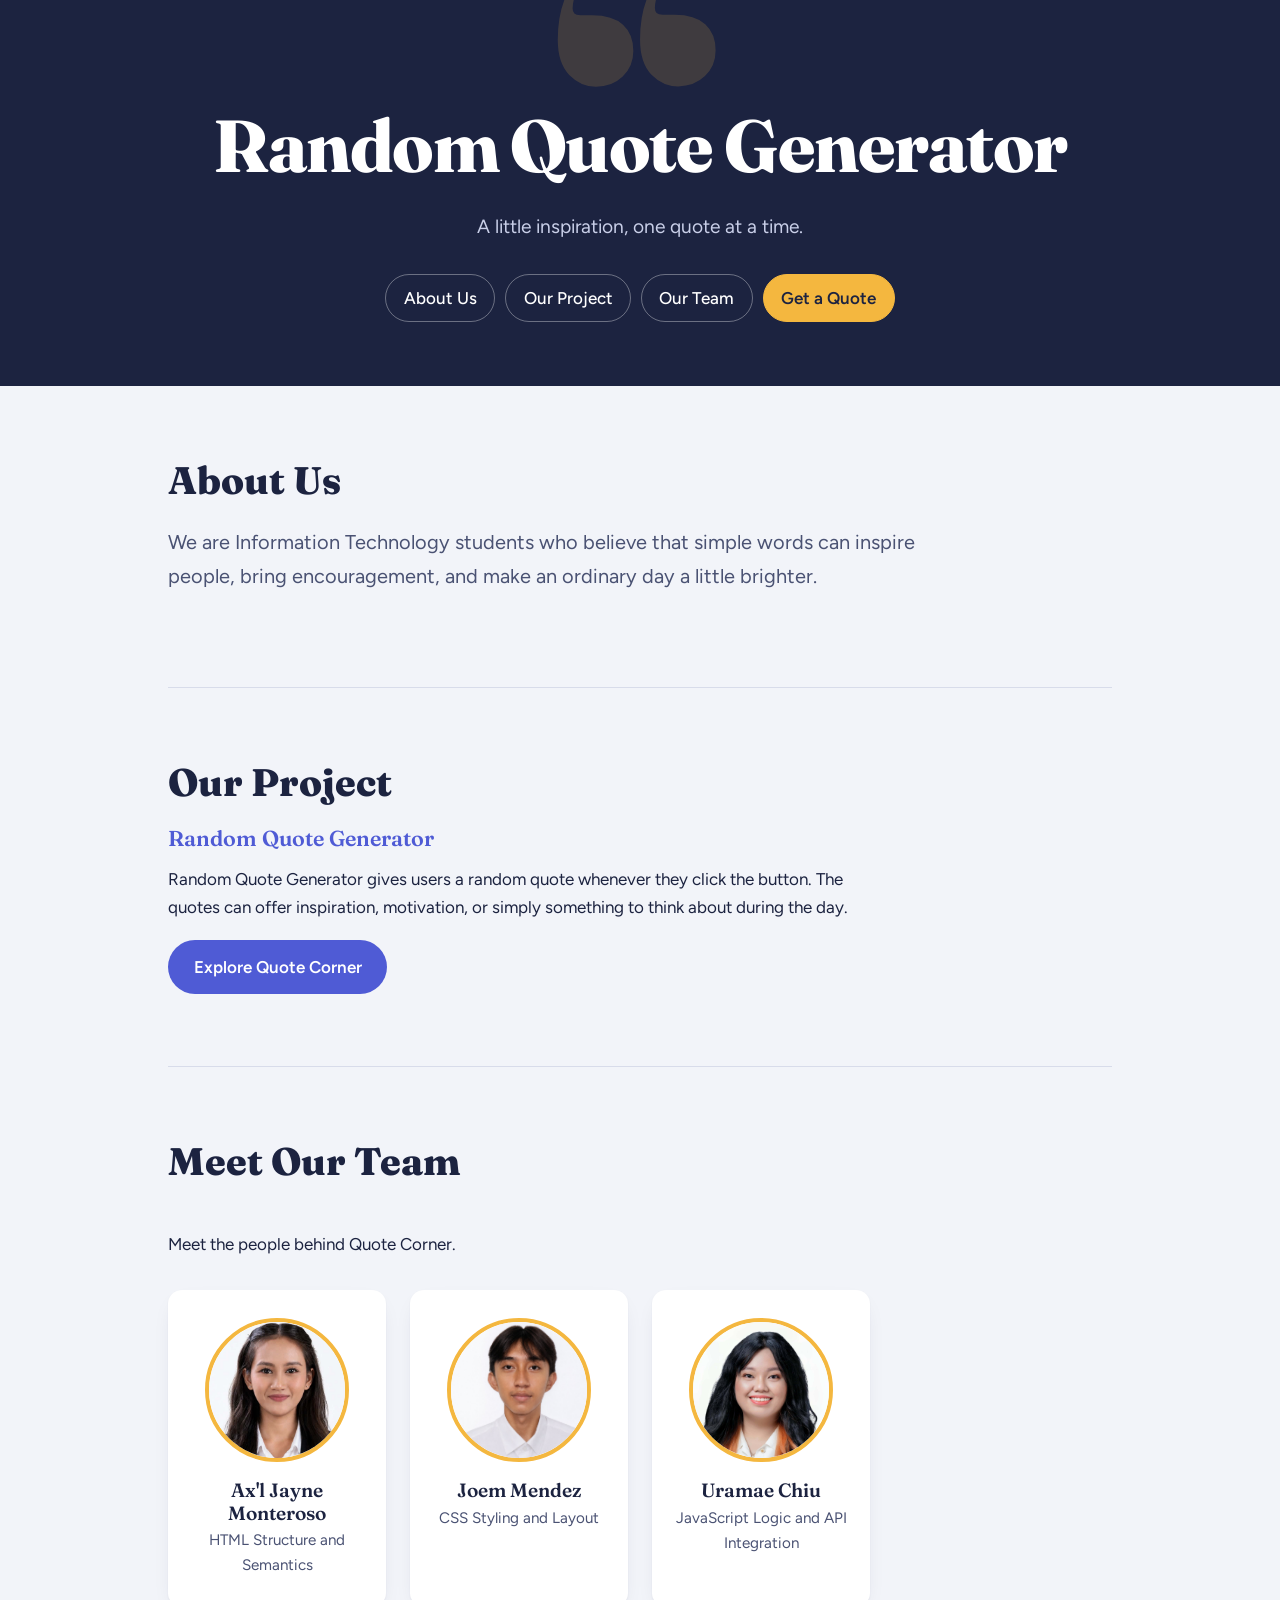
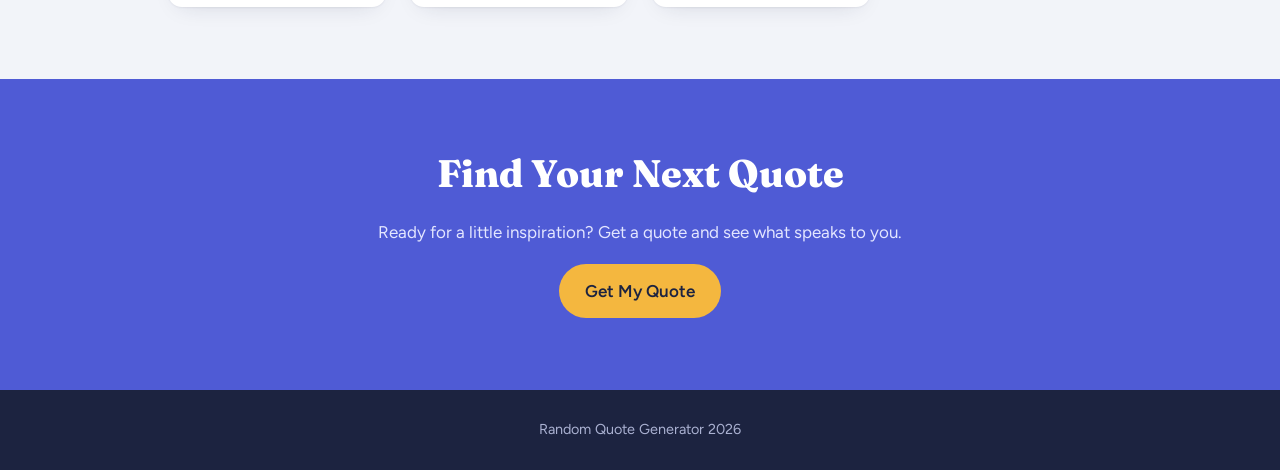
==== index.html @ d733f74d "Add files via upload" ====
<!DOCTYPE html>
<html lang="en">
<head>
    <meta charset="UTF-8">
    <meta name="viewport" content="width=device-width, initial-scale=1.0">
    <title>Random Quote Generator | Our Team</title>
    <link rel="stylesheet" href="styles.css">
</head>
<body>

    <header>
        <h1>Random Quote Generator</h1>
        <p>A little inspiration, one quote at a time.</p>

        <nav>
            <a href="#about">About Us</a>
            <a href="#project">Our Project</a>
            <a href="#team">Our Team</a>
            <a href="app.html">Get a Quote</a>
        </nav>
    </header>

    <main>

        <section id="about">
            <h2>About Us</h2>
            <p>
                We are Information Technology students who believe 
                that simple words can inspire people, bring encouragement, 
                and make an ordinary day a little brighter.
            </p>
        </section>

        <section id="project">
            <h2>Our Project</h2>
            <h3>Random Quote Generator</h3>
            <p>
                Random Quote Generator gives users a random quote whenever
                they click the button. The quotes can offer
                inspiration, motivation, or simply something
                to think about during the day.
            </p>

            <a href="app.html">Explore Quote Corner</a>
        </section>

        <section id="team">
            <h2>Meet Our Team</h2>
            <p>Meet the people behind Quote Corner.</p>

            <article>
                <img src="member1.jpeg" alt="Photo of Ax'l Jayne Monteroso">
                <h3>Ax'l Jayne Monteroso</h3>
                <p>HTML Structure and Semantics</p>
            </article>

            <article>
                <img src="member2.jpeg" alt="Photo of Joem Mendez">
                <h3>Joem Mendez</h3>
                <p>CSS Styling and Layout</p>
            </article>

            <article>
                <img src="member3.jpeg" alt="Photo of Uramae Chiu">
                <h3>Uramae Chiu</h3>
                <p>JavaScript Logic and API Integration</p>
            </article>
        </section>

        <section id="try-app">
            <h2>Find Your Next Quote</h2>
            <p>
                Ready for a little inspiration?
                Get a quote and see what speaks to you.
            </p>

            <a href="app.html">Get My Quote</a>
        </section>

    </main>

    <footer>
        <p>Random Quote Generator 2026</p>
    </footer>

</body>
</html>
---- styles.css ----
@import url("https://fonts.googleapis.com/css2?family=Fraunces:opsz,wght@9..144,600;9..144,800&family=Figtree:wght@400;500;600&display=swap");

:root {
  --ink: #1c2340;
  --ink-soft: #4a5273;
  --paper: #f2f4f9;
  --white: #ffffff;
  --amber: #f4b73f;
  --amber-deep: #d99a1c;
  --indigo: #4f5bd5;

  --font-display: "Fraunces", Georgia, "Times New Roman", serif;
  --font-body: "Figtree", system-ui, -apple-system, "Segoe UI", Roboto,
    sans-serif;

  --radius: 14px;
  --content: 62rem;
}

*,
*::before,
*::after {
  box-sizing: border-box;
}

html {
  scroll-behavior: smooth;
  scroll-padding-top: 1rem;
}

body {
  margin: 0;
  font-family: var(--font-body);
  font-size: 1.0625rem;
  line-height: 1.65;
  color: var(--ink);
  background: var(--paper);
}

img {
  display: block;
  max-width: 100%;
}

h1,
h2,
h3 {
  font-family: var(--font-display);
  line-height: 1.15;
  margin: 0 0 0.6em;
  color: var(--ink);
}

h2 {
  font-size: clamp(1.75rem, 4vw, 2.4rem);
  font-weight: 800;
}

h3 {
  font-size: 1.35rem;
  font-weight: 600;
}

p {
  margin: 0 0 1.1em;
  max-width: 62ch;
}

a:focus-visible {
  outline: 3px solid var(--amber);
  outline-offset: 3px;
}

header {
  position: relative;
  overflow: hidden;
  padding: clamp(3rem, 9vw, 6.5rem) 1.5rem clamp(2.5rem, 6vw, 4rem);
  background: var(--ink);
  color: var(--white);
  text-align: center;
}

header::before {
  content: "\201C";
  position: absolute;
  top: -0.15em;
  left: 50%;
  transform: translateX(-50%);
  font-family: var(--font-display);
  font-weight: 800;
  font-size: clamp(14rem, 40vw, 26rem);
  line-height: 1;
  color: var(--amber);
  opacity: 0.16;
  pointer-events: none;
}

header > * {
  position: relative;
}

header h1 {
  font-size: clamp(2.4rem, 8vw, 4.6rem);
  font-weight: 800;
  letter-spacing: -0.02em;
  color: var(--white);
  margin-bottom: 0.3em;
}

header p {
  margin: 0 auto 2rem;
  font-size: 1.2rem;
  color: #c9cfe8;
}

nav {
  display: flex;
  flex-wrap: wrap;
  justify-content: center;
  gap: 0.6rem;
}

nav a {
  padding: 0.55rem 1.1rem;
  border: 1.5px solid rgba(255, 255, 255, 0.35);
  border-radius: 999px;
  color: var(--white);
  font-weight: 500;
  text-decoration: none;
  transition: background 0.2s, color 0.2s, border-color 0.2s, transform 0.2s;
}

nav a:hover {
  background: rgba(255, 255, 255, 0.12);
  border-color: var(--white);
  transform: scale(1.08);
}

nav a:active {
  transform: scale(0.96);
}

nav a:last-child {
  background: var(--amber);
  border-color: var(--amber);
  color: var(--ink);
  font-weight: 600;
}

nav a:last-child:hover {
  background: var(--amber-deep);
  border-color: var(--amber-deep);
}

main {
  max-width: var(--content);
  margin: 0 auto;
  padding: 0 1.5rem;
}

main > section {
  padding: clamp(2.5rem, 7vw, 4.5rem) 0;
}

main > section + section {
  border-top: 1px solid #d8dcea;
}

#about p {
  font-size: 1.25rem;
  line-height: 1.7;
  color: var(--ink-soft);
}

#project h3 {
  color: var(--indigo);
}

#project a,
#try-app a {
  display: inline-block;
  padding: 0.8rem 1.6rem;
  border-radius: 999px;
  background: var(--indigo);
  color: var(--white);
  font-weight: 600;
  text-decoration: none;
  transition: background 0.2s, transform 0.2s;
}

#project a:hover,
#try-app a:hover {
  background: var(--ink);
  transform: scale(1.08);
}

#project a:active,
#try-app a:active {
  transform: scale(0.96);
}

#team {
  display: grid;
  grid-template-columns: repeat(auto-fit, minmax(13rem, 1fr));
  gap: 1.5rem;
}

#team h2,
#team > p {
  grid-column: 1 / -1;
}

#team > p {
  margin-bottom: 0.5rem;
}

#team article {
  padding: 1.75rem 1.25rem;
  background: var(--white);
  border-radius: var(--radius);
  text-align: center;
  box-shadow: 0 1px 2px rgba(28, 35, 64, 0.06),
    0 8px 24px -12px rgba(28, 35, 64, 0.18);
}

#team article img {
  width: 9rem;
  height: 9rem;
  margin: 0 auto 1.1rem;
  object-fit: cover;
  border-radius: 50%;
  border: 4px solid var(--amber);
  background: var(--paper);
}

#team article h3 {
  font-size: 1.2rem;
  margin-bottom: 0.3rem;
}

#team article p {
  margin: 0 auto;
  font-size: 0.95rem;
  color: var(--ink-soft);
}

main > #try-app {
  margin: 0 calc(50% - 50vw);
  padding-left: calc(50vw - 50%);
  padding-right: calc(50vw - 50%);
  background: var(--indigo);
  color: var(--white);
  text-align: center;
  border-top: none;
}

#try-app h2 {
  color: var(--white);
}

#try-app p {
  margin-left: auto;
  margin-right: auto;
  color: #e3e6ff;
}

#try-app a {
  background: var(--amber);
  color: var(--ink);
}

#try-app a:hover {
  background: var(--white);
  color: var(--ink);
}

footer {
  padding: 1.75rem 1.5rem;
  background: var(--ink);
  text-align: center;
}

footer p {
  margin: 0 auto;
  font-size: 0.9rem;
  color: #aab1d1;
}

header > a {
  display: inline-block;
  padding: 0.55rem 1.1rem;
  border: 1.5px solid rgba(255, 255, 255, 0.35);
  border-radius: 999px;
  color: var(--white);
  font-weight: 500;
  text-decoration: none;
  transition: background 0.2s, border-color 0.2s, transform 0.2s;
}

header > a:hover {
  background: rgba(255, 255, 255, 0.12);
  border-color: var(--white);
  transform: scale(1.08);
}

header > a:active {
  transform: scale(0.96);
}

.quote-card {
  position: relative;
  max-width: 44rem;
  margin: 2.5rem auto 1rem;
  padding: 4rem clamp(1.25rem, 5vw, 3rem) 2.5rem;
  background: var(--white);
  border: none;
  border-radius: 20px;
  text-align: center;
  box-shadow: 0 1px 2px rgba(28, 35, 64, 0.06),
    0 20px 40px -20px rgba(28, 35, 64, 0.28);
}

.quote-card::before {
  content: "\201C";
  position: absolute;
  top: 0.1rem;
  left: 50%;
  transform: translateX(-50%);
  font-family: var(--font-display);
  font-weight: 800;
  font-size: 7rem;
  line-height: 1;
  color: var(--amber);
  pointer-events: none;
}

#quote-text {
  max-width: none;
  margin: 0 0 1rem;
  font-family: var(--font-display);
  font-size: clamp(1.4rem, 4vw, 2rem);
  font-weight: 600;
  line-height: 1.4;
  color: var(--ink);
}

#quote-text:empty::before {
  content: "Hit New Quote to get started";
  font-family: var(--font-body);
  font-size: 1.15rem;
  font-weight: 500;
  color: var(--ink-soft);
}

#quote-author {
  max-width: none;
  margin: 0 0 1.75rem;
  font-weight: 600;
  font-style: italic;
  color: var(--indigo);
}

#quote-author:empty {
  display: none;
}

.error,
.status {
  max-width: none;
  margin: 0 auto 1.25rem;
  padding: 0.6rem 1rem;
  border-radius: 10px;
  font-size: 0.95rem;
  font-weight: 500;
}

.error {
  background: #fdecec;
  color: #a12626;
}

.status {
  background: #e8f6ee;
  color: #23694a;
}

.error:empty,
.status:empty {
  display: none;
}

.actions {
  display: flex;
  flex-wrap: wrap;
  justify-content: center;
  gap: 0.6rem;
}

main button {
  padding: 0.85rem 1.8rem;
  border: none;
  border-radius: 999px;
  background: var(--indigo);
  color: var(--white);
  font-family: var(--font-body);
  font-size: 1rem;
  font-weight: 600;
  cursor: pointer;
  transition: background 0.2s, color 0.2s, transform 0.2s;
}

main button:hover {
  background: var(--ink);
  transform: scale(1.08);
}

main button:active {
  transform: scale(0.96);
}

main button:focus-visible {
  outline: 3px solid var(--amber);
  outline-offset: 3px;
}

main button:disabled {
  background: #b4b9d6;
  cursor: not-allowed;
  transform: none;
}

.favorites {
  max-width: 44rem;
  margin: 0 auto;
}

#fav-list {
  display: grid;
  gap: 0.75rem;
  margin: 0 0 1.5rem;
  padding: 0;
  list-style: none;
}

#fav-list:empty::before {
  content: "No favorites yet. Save one and it shows up here.";
  color: var(--ink-soft);
  font-style: italic;
}

#fav-list li {
  display: flex;
  align-items: center;
  justify-content: space-between;
  gap: 1rem;
  padding: 1rem 1.25rem;
  background: var(--white);
  border-left: 4px solid var(--amber);
  border-radius: 12px;
  box-shadow: 0 1px 2px rgba(28, 35, 64, 0.06),
    0 8px 24px -14px rgba(28, 35, 64, 0.2);
}

#fav-list button {
  flex-shrink: 0;
  padding: 0.4rem 0.9rem;
  font-size: 0.85rem;
}

#clear-favs-btn {
  padding: 0.6rem 1.3rem;
  border: 1.5px solid #a12626;
  background: transparent;
  color: #a12626;
  font-size: 0.95rem;
}

#clear-favs-btn:hover {
  background: #a12626;
  color: var(--white);
}

#clear-favs-btn:disabled {
  border-color: #b4b9d6;
  background: transparent;
  color: #b4b9d6;
}

#fav-list:empty + #clear-favs-btn {
  display: none;
}

@keyframes sharpen {
  from {
    filter: blur(14px);
    opacity: 0.25;
  }
  to {
    filter: blur(0);
    opacity: 1;
  }
}

@supports (animation-timeline: view()) {
  @media (prefers-reduced-motion: no-preference) {
    main :is(h2, h3, p, img, blockquote),
    #project a,
    #try-app a,
    main button {
      animation-name: sharpen;
      animation-timing-function: linear;
      animation-fill-mode: both;
      animation-timeline: view();
      animation-range: entry 0% entry 100%;
      animation-range: entry 0% entry min(100%, 20rem);
    }
  }
}

@media (max-width: 480px) {
  nav a {
    flex: 1 1 40%;
    text-align: center;
  }
}

@media (prefers-reduced-motion: reduce) {
  html {
    scroll-behavior: auto;
  }

  * {
    transition: none !important;
  }

  nav a:hover,
  header > a:hover,
  #project a:hover,
  #try-app a:hover,
  main button:hover,
  nav a:active,
  header > a:active,
  #project a:active,
  #try-app a:active,
  main button:active {
    transform: none;
  }
    }
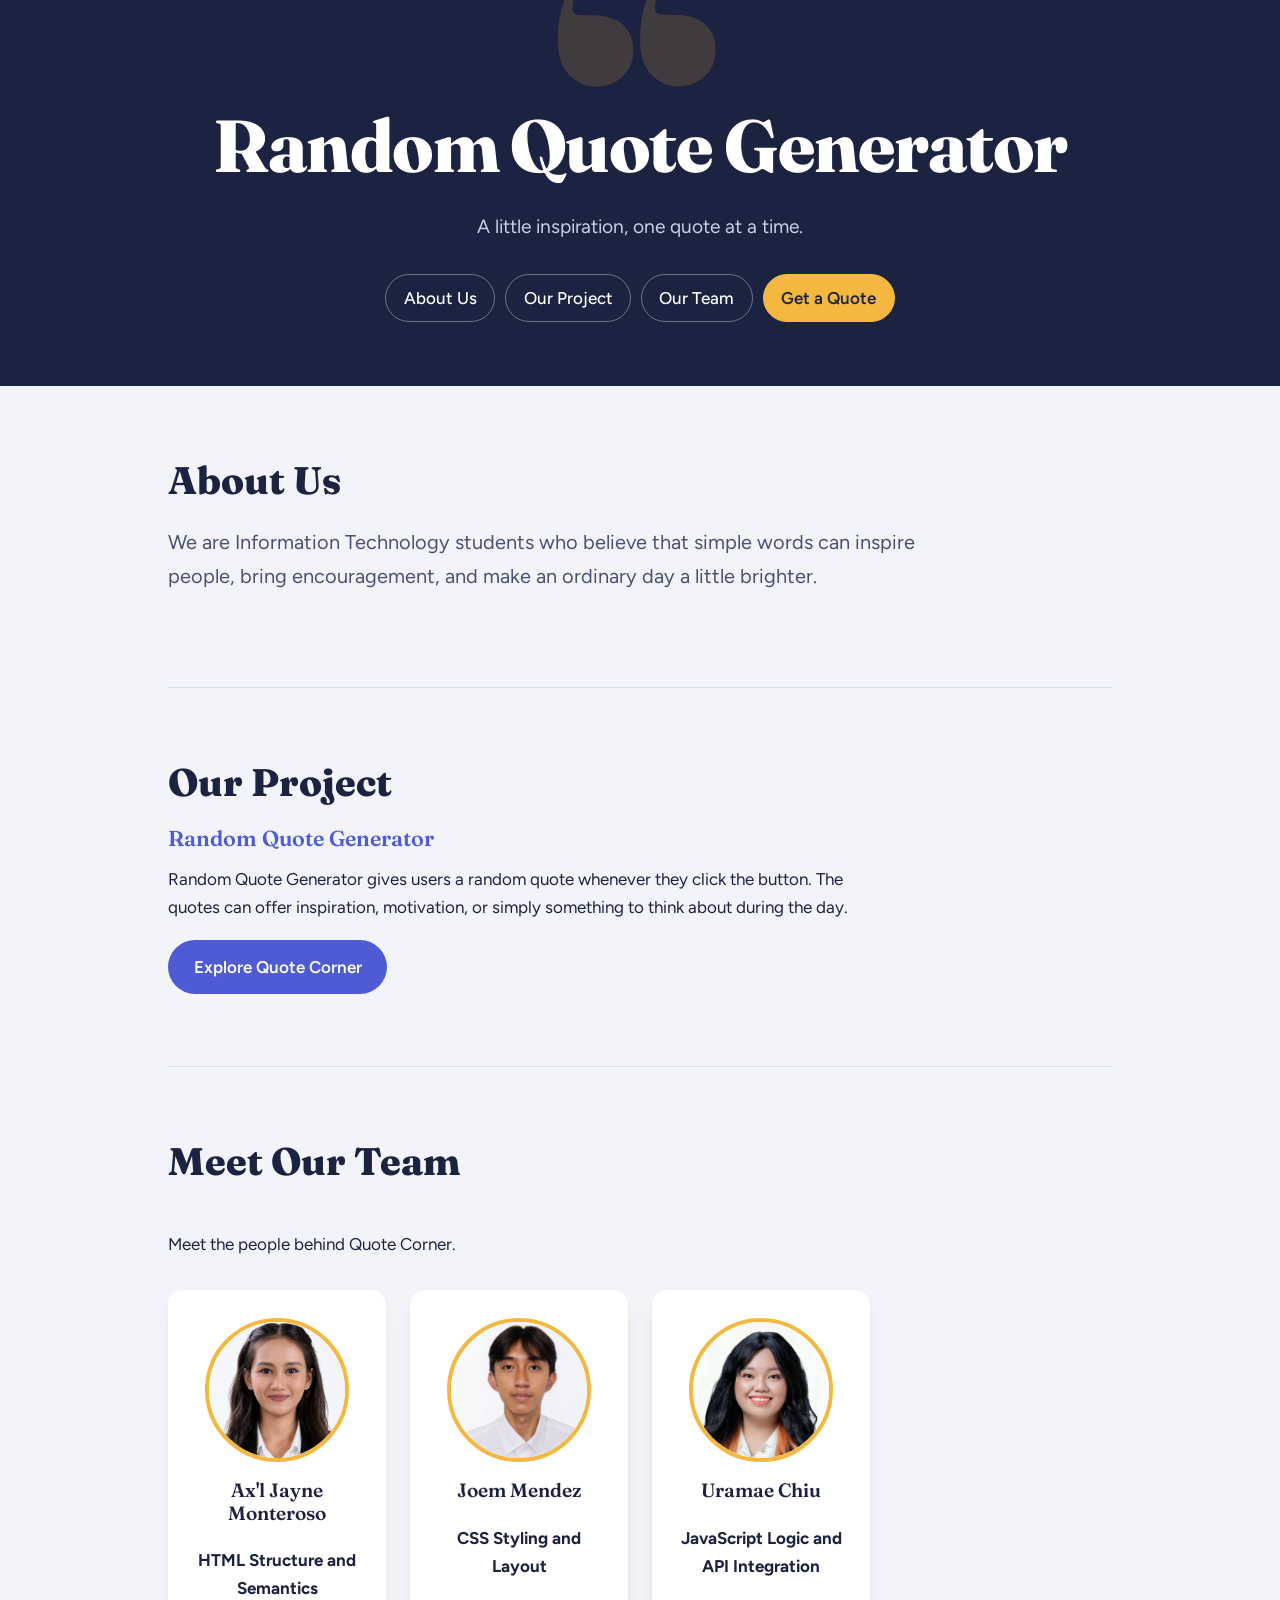
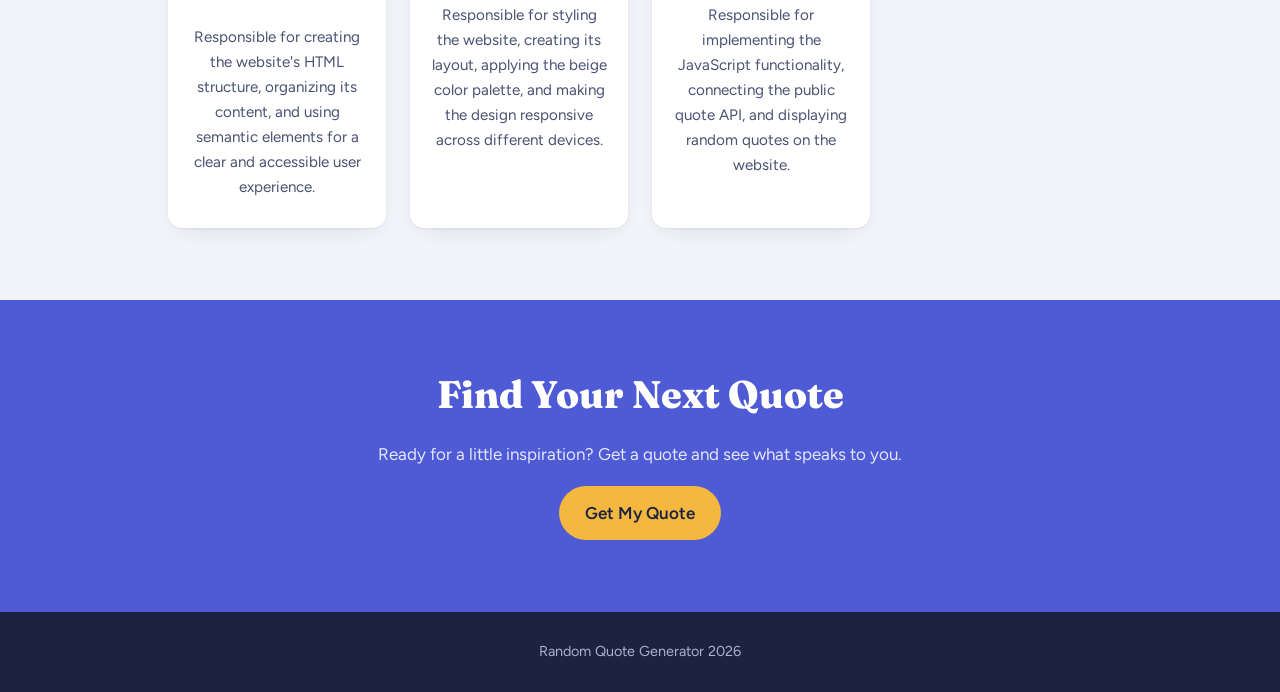
==== commit b6ef4c26: "Change paragraph tags to headings for team roles Updated headings and descriptions for team members'" ====
--- a/index.html
+++ b/index.html
@@ -52,19 +52,34 @@
             <article>
                 <img src="member1.jpeg" alt="Photo of Ax'l Jayne Monteroso">
                 <h3>Ax'l Jayne Monteroso</h3>
-                <p>HTML Structure and Semantics</p>
+                <h4>HTML Structure and Semantics</h4>
+                <p>
+                    Responsible for creating the website's HTML structure,
+                    organizing its content, and using semantic elements
+                    for a clear and accessible user experience.
+                </p>
             </article>
 
             <article>
                 <img src="member2.jpeg" alt="Photo of Joem Mendez">
                 <h3>Joem Mendez</h3>
-                <p>CSS Styling and Layout</p>
+                 <h4>CSS Styling and Layout</h4>
+                <p>
+                    Responsible for styling the website, creating its layout,
+                    applying the beige color palette, and making the design
+                    responsive across different devices.
+                </p>
             </article>
 
             <article>
                 <img src="member3.jpeg" alt="Photo of Uramae Chiu">
                 <h3>Uramae Chiu</h3>
-                <p>JavaScript Logic and API Integration</p>
+                <h4>JavaScript Logic and API Integration</h4>
+                <p>
+                    Responsible for implementing the JavaScript functionality,
+                    connecting the public quote API, and displaying random
+                    quotes on the website.
+                </p>
             </article>
         </section>
 
@@ -85,4 +100,4 @@
     </footer>
 
 </body>
-</html>+</html>
--- a/styles.css
+++ b/styles.css
@@ -546,3 +546,55 @@
     transform: none;
   }
     }
+@media (prefers-reduced-motion: no-preference) {
+    @view-transition {
+        navigation: auto;
+    }
+
+    ::view-transition-old(root) {
+        animation: 0.3s ease both pageOut;
+    }
+
+    ::view-transition-new(root) {
+        animation: 0.5s ease both pageIn;
+    }
+
+    #quote-text.quote-in,
+    #quote-author.quote-in {
+        animation-name: quoteIn;
+        animation-duration: 0.55s;
+        animation-timing-function: ease;
+        animation-fill-mode: both;
+        animation-timeline: auto;
+        animation-range: normal;
+    }
+}
+
+@keyframes pageOut {
+    to {
+        opacity: 0;
+        transform: scale(0.98) translateY(-10px);
+        filter: blur(6px);
+    }
+}
+
+@keyframes pageIn {
+    from {
+        opacity: 0;
+        transform: translateY(18px);
+        filter: blur(6px);
+    }
+}
+
+@keyframes quoteIn {
+    from {
+        opacity: 0;
+        transform: translateY(14px);
+        filter: blur(8px);
+    }
+    to {
+        opacity: 1;
+        transform: none;
+        filter: blur(0);
+    }
+}
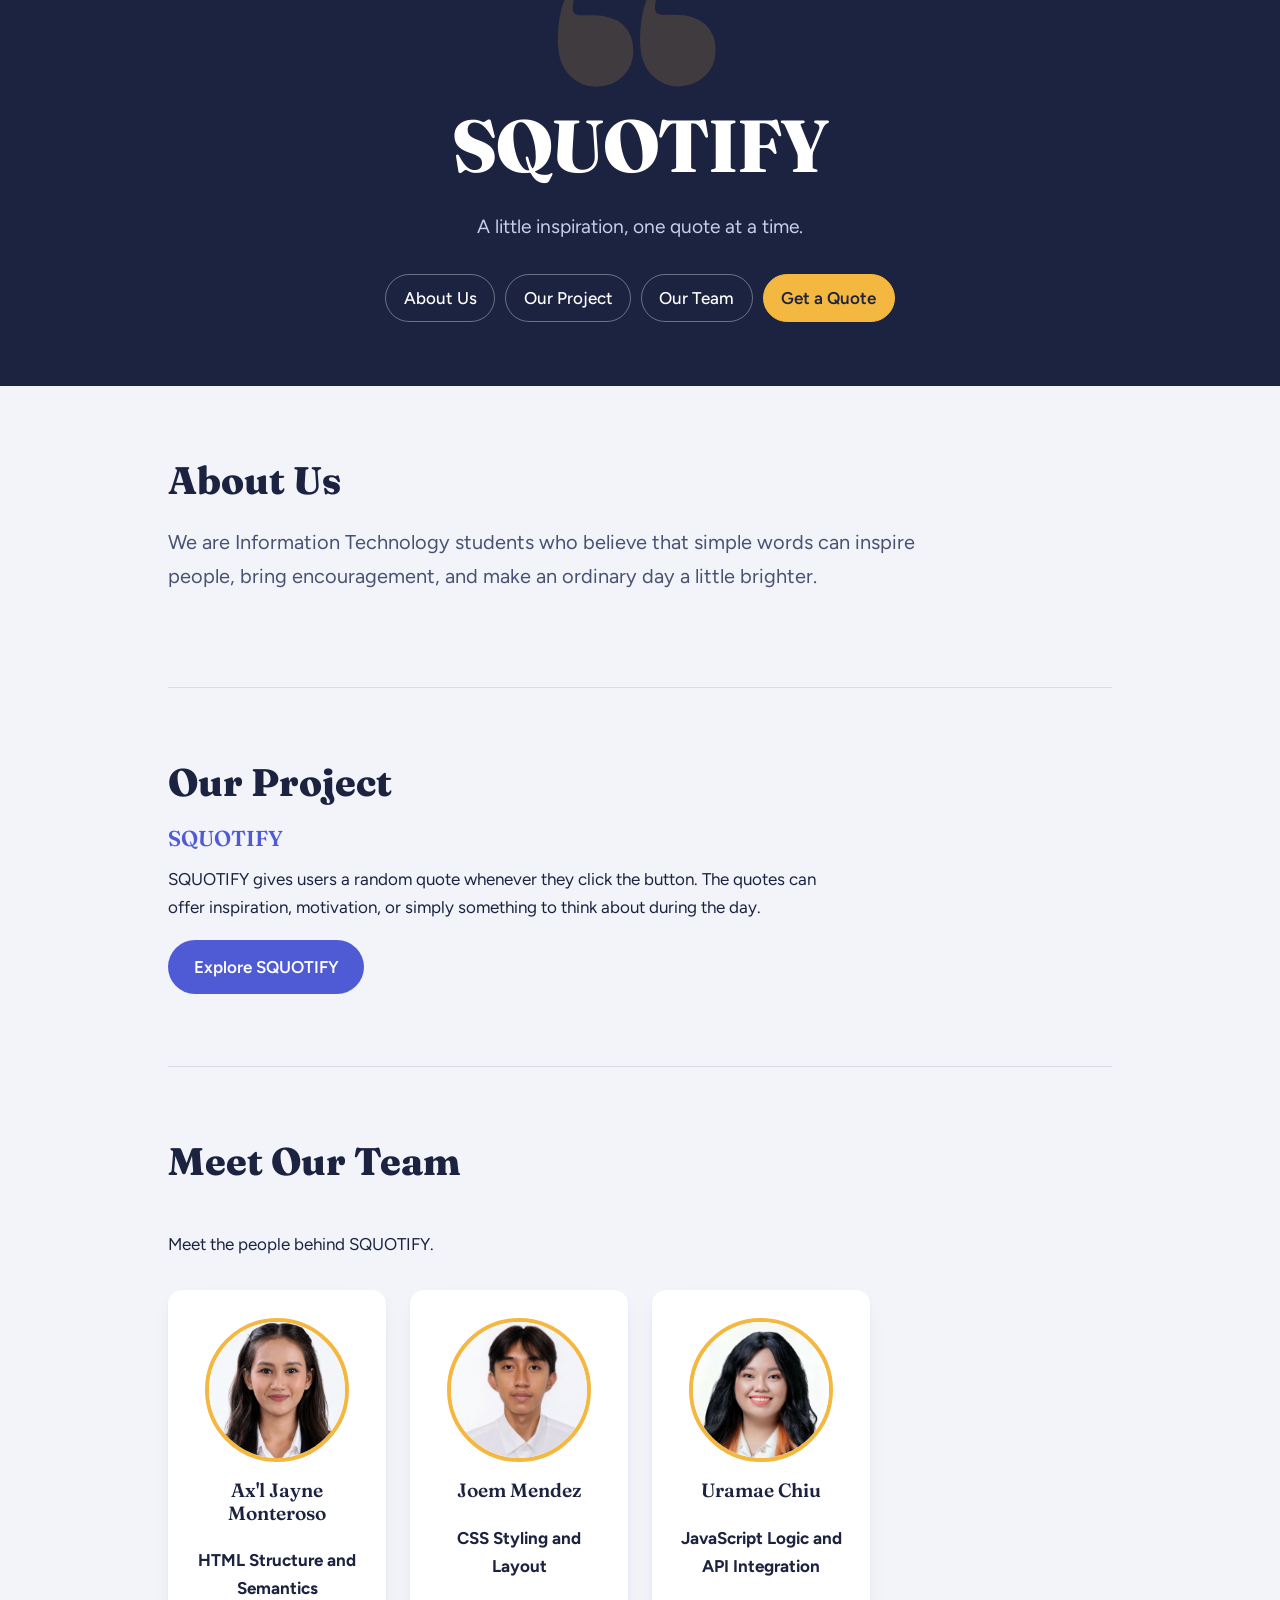
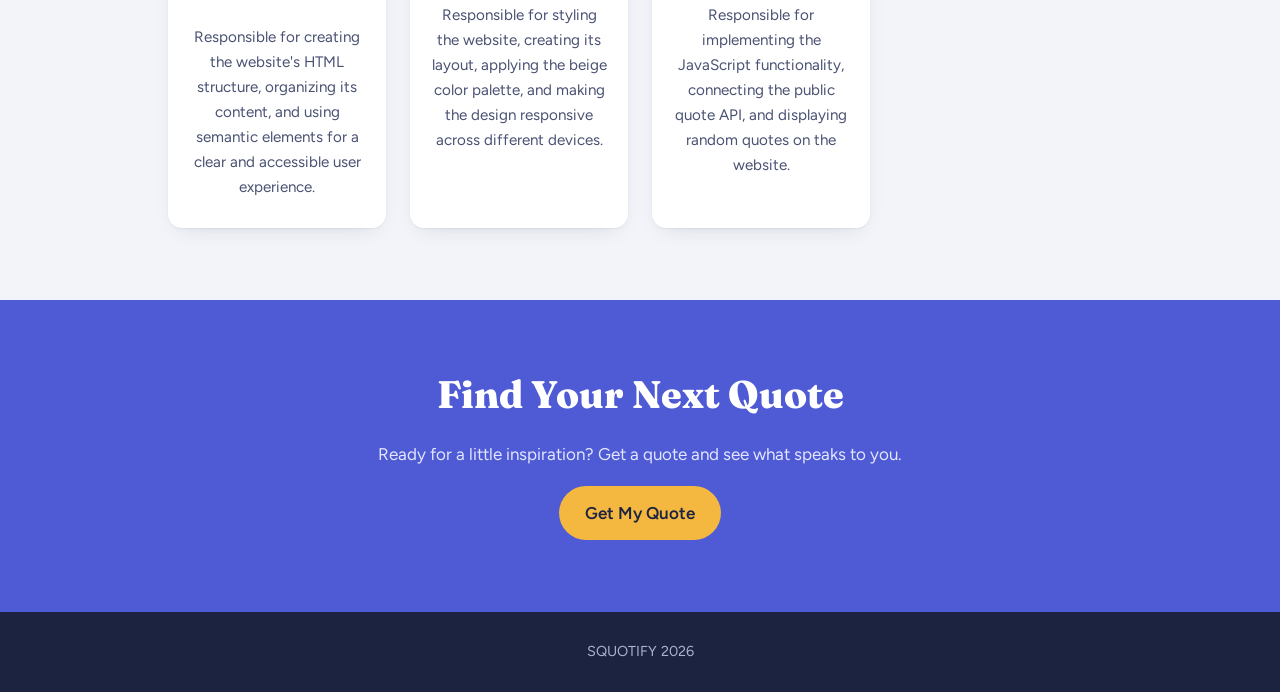
==== commit e36b7ad2: "Update index.html" ====
--- a/index.html
+++ b/index.html
@@ -1,16 +1,15 @@
-
 <!DOCTYPE html>
 <html lang="en">
 <head>
     <meta charset="UTF-8">
     <meta name="viewport" content="width=device-width, initial-scale=1.0">
-    <title>Random Quote Generator | Our Team</title>
+    <title>SQUOTIFY</title>
     <link rel="stylesheet" href="styles.css">
 </head>
 <body>
 
     <header>
-        <h1>Random Quote Generator</h1>
+        <h1>SQUOTIFY</h1>
         <p>A little inspiration, one quote at a time.</p>
 
         <nav>
@@ -34,20 +33,20 @@
 
         <section id="project">
             <h2>Our Project</h2>
-            <h3>Random Quote Generator</h3>
+            <h3>SQUOTIFY</h3>
             <p>
-                Random Quote Generator gives users a random quote whenever
+                SQUOTIFY gives users a random quote whenever
                 they click the button. The quotes can offer
                 inspiration, motivation, or simply something
                 to think about during the day.
             </p>
 
-            <a href="app.html">Explore Quote Corner</a>
+            <a href="app.html">Explore SQUOTIFY</a>
         </section>
 
         <section id="team">
             <h2>Meet Our Team</h2>
-            <p>Meet the people behind Quote Corner.</p>
+            <p>Meet the people behind SQUOTIFY.</p>
 
             <article>
                 <img src="member1.jpeg" alt="Photo of Ax'l Jayne Monteroso">
@@ -96,7 +95,7 @@
     </main>
 
     <footer>
-        <p>Random Quote Generator 2026</p>
+        <p>SQUOTIFY 2026</p>
     </footer>
 
 </body>
